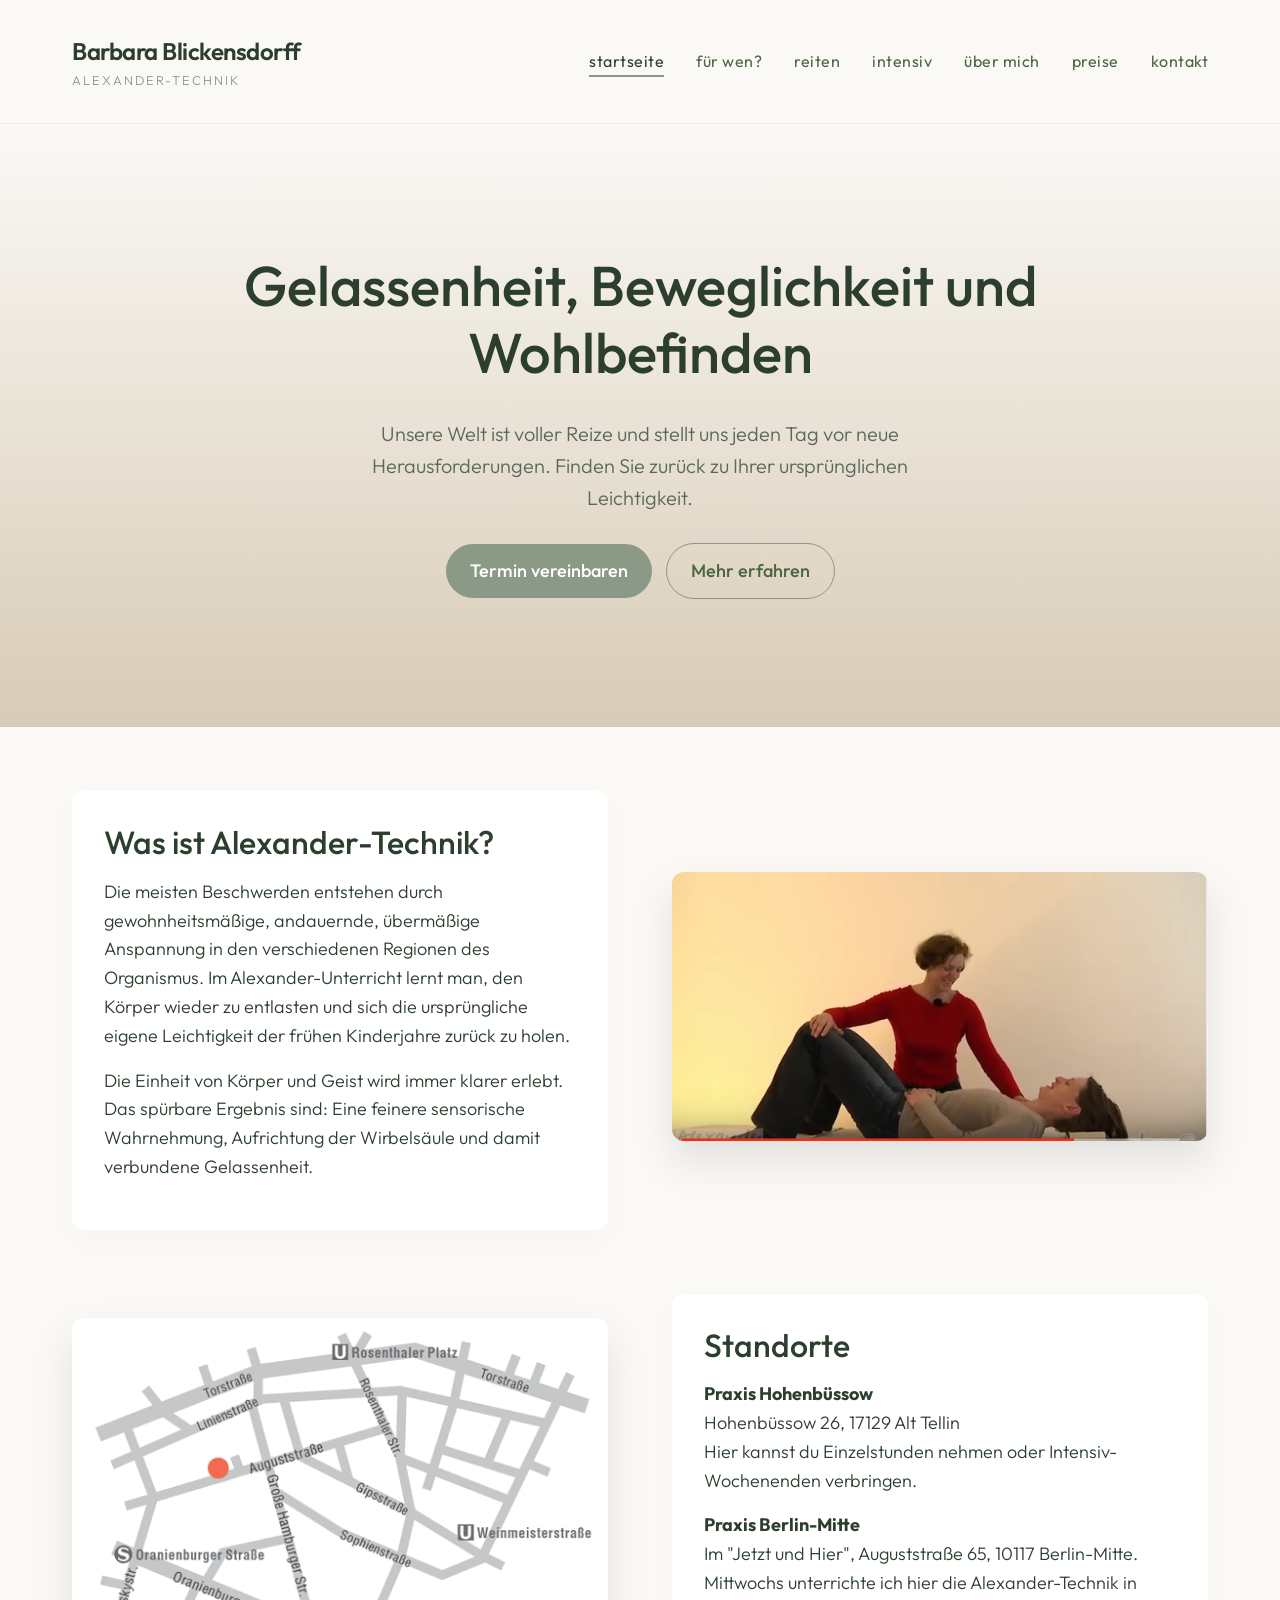
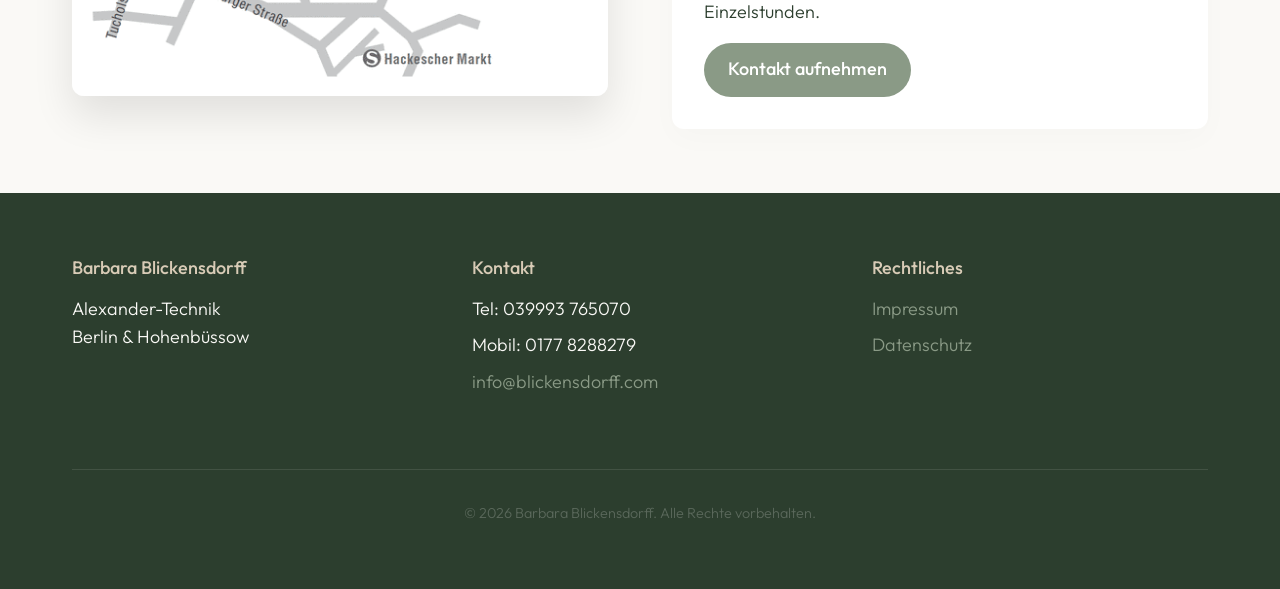
==== index.html @ df3a9c45 "Initial commit for modernized Alexander-Technik website" ====
<!DOCTYPE html>
<html lang="de">
<head>
    <meta charset="UTF-8">
    <meta name="viewport" content="width=device-width, initial-scale=1.0">
    <title>Barbara Blickensdorff - Alexander-Technik</title>
    <meta name="description" content="Alexander-Technik mit Barbara Blickensdorff in Berlin und Hohenbüssow. Gelassenheit, Beweglichkeit und Wohlbefinden.">
    <link rel="stylesheet" href="css/styles.css">
</head>
<body>
    <header>
        <div class="container header-inner">
            <a href="index.html" class="logo">
                Barbara Blickensdorff
                <span>Alexander-Technik</span>
            </a>
            <button class="menu-toggle" aria-label="Menü umschalten" aria-expanded="false">
                ☰
            </button>
            <nav>
                <ul>
                    <li><a href="index.html">Startseite</a></li>
                    <li><a href="fuer-wen.html">Für wen?</a></li>
                    <li><a href="reiten.html">Reiten</a></li>
                    <li><a href="intensiv.html">Intensiv</a></li>
                    <li><a href="ueber-mich.html">Über mich</a></li>
                    <li><a href="preise.html">Preise</a></li>
                    <li><a href="kontakt.html">Kontakt</a></li>
                </ul>
            </nav>
        </div>
    </header>

    <main>
        <section class="hero">
            <div class="container">
                <h1>Gelassenheit, Beweglichkeit und Wohlbefinden</h1>
                <p>Unsere Welt ist voller Reize und stellt uns jeden Tag vor neue Herausforderungen. Finden Sie zurück zu Ihrer ursprünglichen Leichtigkeit.</p>
                <br>
                <a href="kontakt.html" class="btn">Termin vereinbaren</a>
                <a href="fuer-wen.html" class="btn btn-outline" style="margin-left: 10px;">Mehr erfahren</a>
            </div>
        </section>

        <section class="container">
            <div class="grid-2">
                <div class="content-box">
                    <h2>Was ist Alexander-Technik?</h2>
                    <p>Die meisten Beschwerden entstehen durch gewohnheitsmäßige, andauernde, übermäßige Anspannung in den verschiedenen Regionen des Organismus. Im Alexander-Unterricht lernt man, den Körper wieder zu entlasten und sich die ursprüngliche eigene Leichtigkeit der frühen Kinderjahre zurück zu holen.</p>
                    <p>Die Einheit von Körper und Geist wird immer klarer erlebt. Das spürbare Ergebnis sind: Eine feinere sensorische Wahrnehmung, Aufrichtung der Wirbelsäule und damit verbundene Gelassenheit.</p>
                </div>
                <div>
                    <!-- Hier können wir später ein schönes Bild einfügen -->
                    <img src="assets/img/image25.png" alt="Gelassenheit und Wohlbefinden" style="border-radius: 12px; box-shadow: 0 20px 40px rgba(0,0,0,0.1);">
                </div>
            </div>
        </section>

        <section class="container" style="margin-top: var(--spacing-xl);">
            <div class="grid-2">
                <div>
                    <img src="assets/img/image26.png" alt="Alexander-Technik Praxis" style="border-radius: 12px; box-shadow: 0 20px 40px rgba(0,0,0,0.1);">
                </div>
                <div class="content-box">
                    <h2>Standorte</h2>
                    <p><strong>Praxis Hohenbüssow</strong><br>
                    Hohenbüssow 26, 17129 Alt Tellin<br>
                    Hier kannst du Einzelstunden nehmen oder Intensiv-Wochenenden verbringen.</p>
                    <p><strong>Praxis Berlin-Mitte</strong><br>
                    Im "Jetzt und Hier", Auguststraße 65, 10117 Berlin-Mitte.<br>
                    Mittwochs unterrichte ich hier die Alexander-Technik in Einzelstunden.</p>
                    <a href="kontakt.html" class="btn">Kontakt aufnehmen</a>
                </div>
            </div>
        </section>
    </main>

    <footer>
        <div class="container footer-grid">
            <div class="footer-col">
                <h4>Barbara Blickensdorff</h4>
                <p>Alexander-Technik<br>Berlin & Hohenbüssow</p>
            </div>
            <div class="footer-col">
                <h4>Kontakt</h4>
                <ul>
                    <li>Tel: 039993 765070</li>
                    <li>Mobil: 0177 8288279</li>
                    <li><a href="mailto:info@blickensdorff.com">info@blickensdorff.com</a></li>
                </ul>
            </div>
            <div class="footer-col">
                <h4>Rechtliches</h4>
                <ul>
                    <li><a href="kontakt.html#impressum">Impressum</a></li>
                    <li><a href="kontakt.html#datenschutz">Datenschutz</a></li>
                </ul>
            </div>
        </div>
        <div class="container">
            <div class="copyright">
                &copy; <script>document.write(new Date().getFullYear())</script> Barbara Blickensdorff. Alle Rechte vorbehalten.
            </div>
        </div>
    </footer>

    <script src="js/script.js"></script>
</body>
</html>
---- css/styles.css ----
@import url('https://fonts.googleapis.com/css2?family=Outfit:wght@300;400;500;600&display=swap');

:root {
  --color-bg: #faf9f6;
  --color-text: #2c3e2e;
  --color-text-light: #5a685b;
  --color-accent-sage: #8a9a86;
  --color-accent-sand: #d8cbb6;
  --color-link: #4a6741;
  --color-white: #ffffff;
  
  --font-main: 'Outfit', sans-serif;
  
  --spacing-sm: 0.5rem;
  --spacing-md: 1rem;
  --spacing-lg: 2rem;
  --spacing-xl: 4rem;
  --spacing-xxl: 8rem;

  --transition-fast: 0.2s ease;
  --transition-normal: 0.3s ease;
}

* {
  margin: 0;
  padding: 0;
  box-sizing: border-box;
}

body {
  font-family: var(--font-main);
  background-color: var(--color-bg);
  color: var(--color-text);
  line-height: 1.6;
  font-weight: 300;
  font-size: 1.125rem;
  -webkit-font-smoothing: antialiased;
}

h1, h2, h3, h4 {
  font-weight: 500;
  line-height: 1.2;
  margin-bottom: var(--spacing-md);
  color: var(--color-text);
}

h1 { font-size: 2.5rem; }
h2 { font-size: 2rem; }
h3 { font-size: 1.5rem; }

p {
  margin-bottom: var(--spacing-md);
}

a {
  color: var(--color-link);
  text-decoration: none;
  transition: color var(--transition-fast), border-bottom var(--transition-fast);
  border-bottom: 1px solid transparent;
}

a:hover {
  color: var(--color-text);
  border-bottom: 1px solid var(--color-text);
}

/* Layout */
.container {
  max-width: 1200px;
  margin: 0 auto;
  padding: 0 var(--spacing-lg);
}

header {
  padding: var(--spacing-lg) 0;
  border-bottom: 1px solid rgba(0,0,0,0.05);
  background: rgba(250, 249, 246, 0.9);
  backdrop-filter: blur(10px);
  position: sticky;
  top: 0;
  z-index: 100;
}

.header-inner {
  display: flex;
  justify-content: space-between;
  align-items: center;
}

.logo {
  font-size: 1.5rem;
  font-weight: 600;
  letter-spacing: -0.5px;
  color: var(--color-text);
  border: none;
  display: flex;
  flex-direction: column;
}

.logo:hover {
  border: none;
  color: var(--color-link);
}

.logo span {
  font-size: 0.8rem;
  font-weight: 300;
  letter-spacing: 2px;
  text-transform: uppercase;
  color: var(--color-accent-sage);
}

nav ul {
  list-style: none;
  display: flex;
  gap: var(--spacing-lg);
}

nav a {
  font-weight: 400;
  font-size: 1rem;
  padding-bottom: 4px;
  border-bottom: 2px solid transparent;
  text-transform: lowercase;
  letter-spacing: 0.5px;
}

nav a:hover, nav a.active {
  border-bottom: 2px solid var(--color-accent-sage);
  color: var(--color-text);
}

/* Hero Section */
.hero {
  padding: var(--spacing-xxl) 0;
  text-align: center;
  background: linear-gradient(to bottom, var(--color-bg), var(--color-accent-sand));
  margin-bottom: var(--spacing-xl);
}

.hero h1 {
  font-size: 3.5rem;
  max-width: 800px;
  margin: 0 auto var(--spacing-lg) auto;
}

.hero p {
  font-size: 1.25rem;
  max-width: 600px;
  margin: 0 auto;
  color: var(--color-text-light);
}

/* Buttons */
.btn {
  display: inline-block;
  background-color: var(--color-accent-sage);
  color: var(--color-white);
  padding: 0.8rem 1.5rem;
  border-radius: 30px;
  font-weight: 500;
  border: none;
  cursor: pointer;
  transition: transform var(--transition-fast), background-color var(--transition-fast), box-shadow var(--transition-fast);
}

.btn:hover {
  background-color: var(--color-link);
  color: var(--color-white);
  transform: translateY(-2px);
  box-shadow: 0 4px 10px rgba(74, 103, 65, 0.2);
}

.btn-outline {
  background-color: transparent;
  color: var(--color-link);
  border: 1px solid var(--color-accent-sage);
}

.btn-outline:hover {
  background-color: var(--color-accent-sage);
  color: var(--color-white);
}

/* Content Sections */
section {
  padding: var(--spacing-xl) 0;
}

.grid-2 {
  display: grid;
  grid-template-columns: 1fr 1fr;
  gap: var(--spacing-xl);
  align-items: center;
}

.content-box {
  background-color: var(--color-white);
  padding: var(--spacing-lg);
  border-radius: 12px;
  box-shadow: 0 10px 30px rgba(0,0,0,0.02);
  transition: transform var(--transition-normal);
}

.content-box:hover {
  transform: translateY(-5px);
}

/* Footer */
footer {
  background-color: var(--color-text);
  color: var(--color-bg);
  padding: var(--spacing-xl) 0;
  margin-top: var(--spacing-xl);
}

footer a {
  color: var(--color-accent-sage);
}

footer a:hover {
  color: var(--color-accent-sand);
}

.footer-grid {
  display: grid;
  grid-template-columns: repeat(auto-fit, minmax(250px, 1fr));
  gap: var(--spacing-xl);
}

.footer-col h4 {
  color: var(--color-accent-sand);
  margin-bottom: var(--spacing-md);
}

.footer-col ul {
  list-style: none;
}

.footer-col ul li {
  margin-bottom: var(--spacing-sm);
}

.copyright {
  margin-top: var(--spacing-xl);
  text-align: center;
  font-size: 0.9rem;
  color: var(--color-text-light);
  border-top: 1px solid rgba(255,255,255,0.1);
  padding-top: var(--spacing-lg);
}

/* Images */
img {
  max-width: 100%;
  height: auto;
  border-radius: 8px;
  box-shadow: 0 10px 30px rgba(0,0,0,0.05);
}

/* Mobile Menu Button */
.menu-toggle {
  display: none;
  background: none;
  border: none;
  font-size: 1.5rem;
  color: var(--color-text);
  cursor: pointer;
}

/* Responsive */
@media (max-width: 768px) {
  .menu-toggle {
    display: block;
  }
  
  nav ul {
    display: none; /* Hide by default on mobile, js will toggle class */
    flex-direction: column;
    position: absolute;
    top: 100%;
    left: 0;
    width: 100%;
    background: var(--color-bg);
    padding: var(--spacing-lg);
    box-shadow: 0 10px 20px rgba(0,0,0,0.05);
  }
  
  nav ul.show {
    display: flex;
  }
  
  .grid-2 {
    grid-template-columns: 1fr;
  }
  
  .hero h1 {
    font-size: 2.5rem;
  }
}
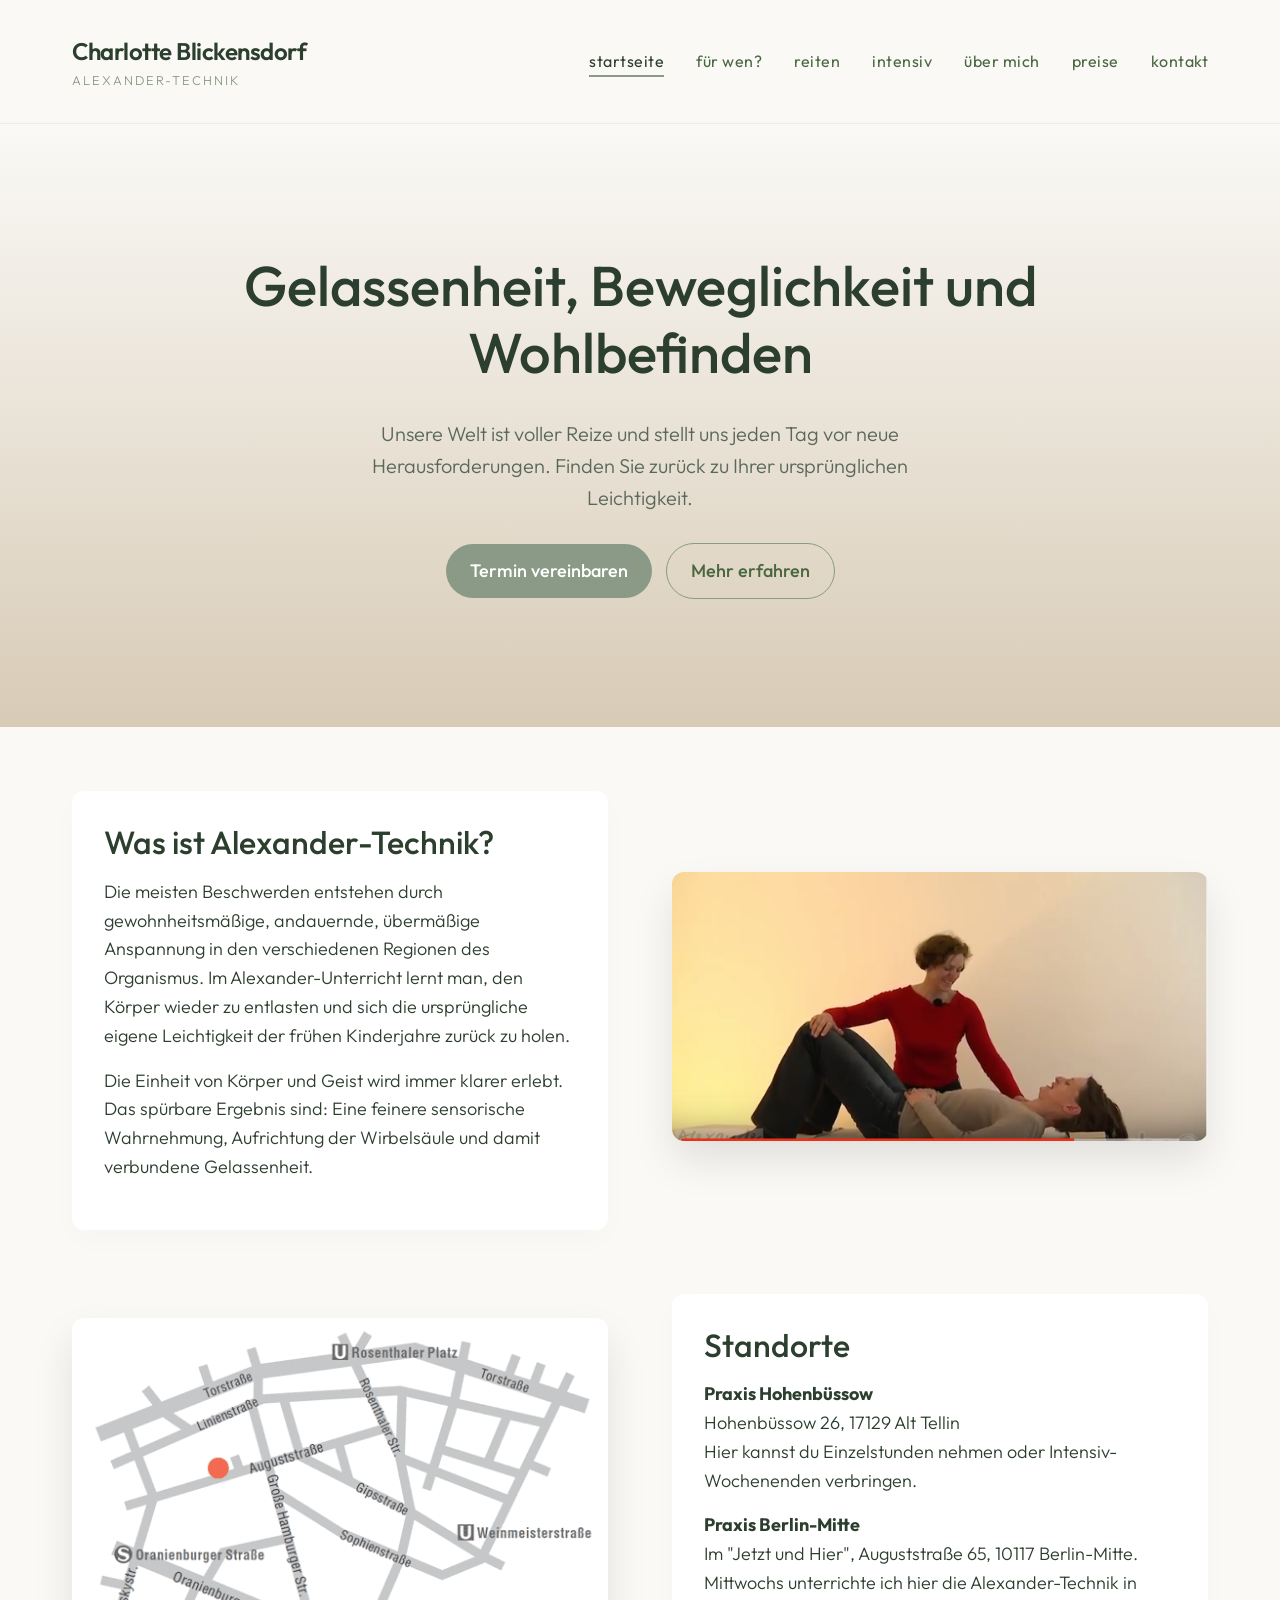
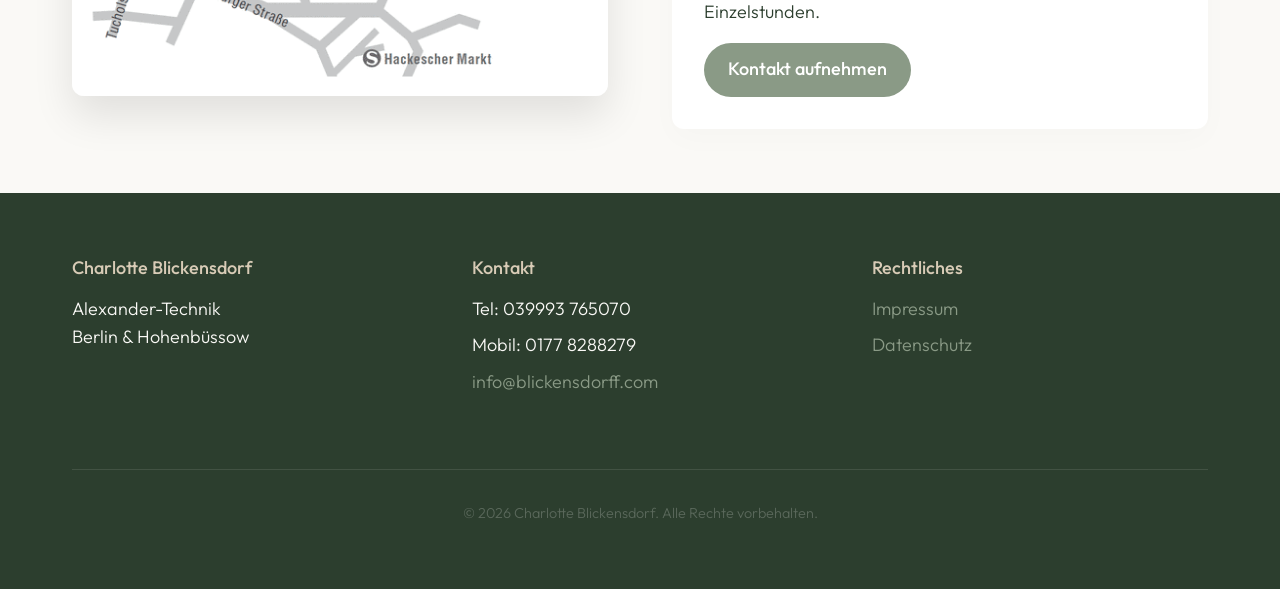
==== commit 1c5e84a5: "Rename Barbara to Charlotte" ====
--- a/index.html
+++ b/index.html
@@ -3,15 +3,15 @@
 <head>
     <meta charset="UTF-8">
     <meta name="viewport" content="width=device-width, initial-scale=1.0">
-    <title>Barbara Blickensdorff - Alexander-Technik</title>
-    <meta name="description" content="Alexander-Technik mit Barbara Blickensdorff in Berlin und Hohenbüssow. Gelassenheit, Beweglichkeit und Wohlbefinden.">
+    <title>Charlotte Blickensdorf - Alexander-Technik</title>
+    <meta name="description" content="Alexander-Technik mit Charlotte Blickensdorf in Berlin und Hohenbüssow. Gelassenheit, Beweglichkeit und Wohlbefinden.">
     <link rel="stylesheet" href="css/styles.css">
 </head>
 <body>
     <header>
         <div class="container header-inner">
             <a href="index.html" class="logo">
-                Barbara Blickensdorff
+                Charlotte Blickensdorf
                 <span>Alexander-Technik</span>
             </a>
             <button class="menu-toggle" aria-label="Menü umschalten" aria-expanded="false">
@@ -78,7 +78,7 @@
     <footer>
         <div class="container footer-grid">
             <div class="footer-col">
-                <h4>Barbara Blickensdorff</h4>
+                <h4>Charlotte Blickensdorf</h4>
                 <p>Alexander-Technik<br>Berlin & Hohenbüssow</p>
             </div>
             <div class="footer-col">
@@ -99,7 +99,7 @@
         </div>
         <div class="container">
             <div class="copyright">
-                &copy; <script>document.write(new Date().getFullYear())</script> Barbara Blickensdorff. Alle Rechte vorbehalten.
+                &copy; <script>document.write(new Date().getFullYear())</script> Charlotte Blickensdorf. Alle Rechte vorbehalten.
             </div>
         </div>
     </footer>
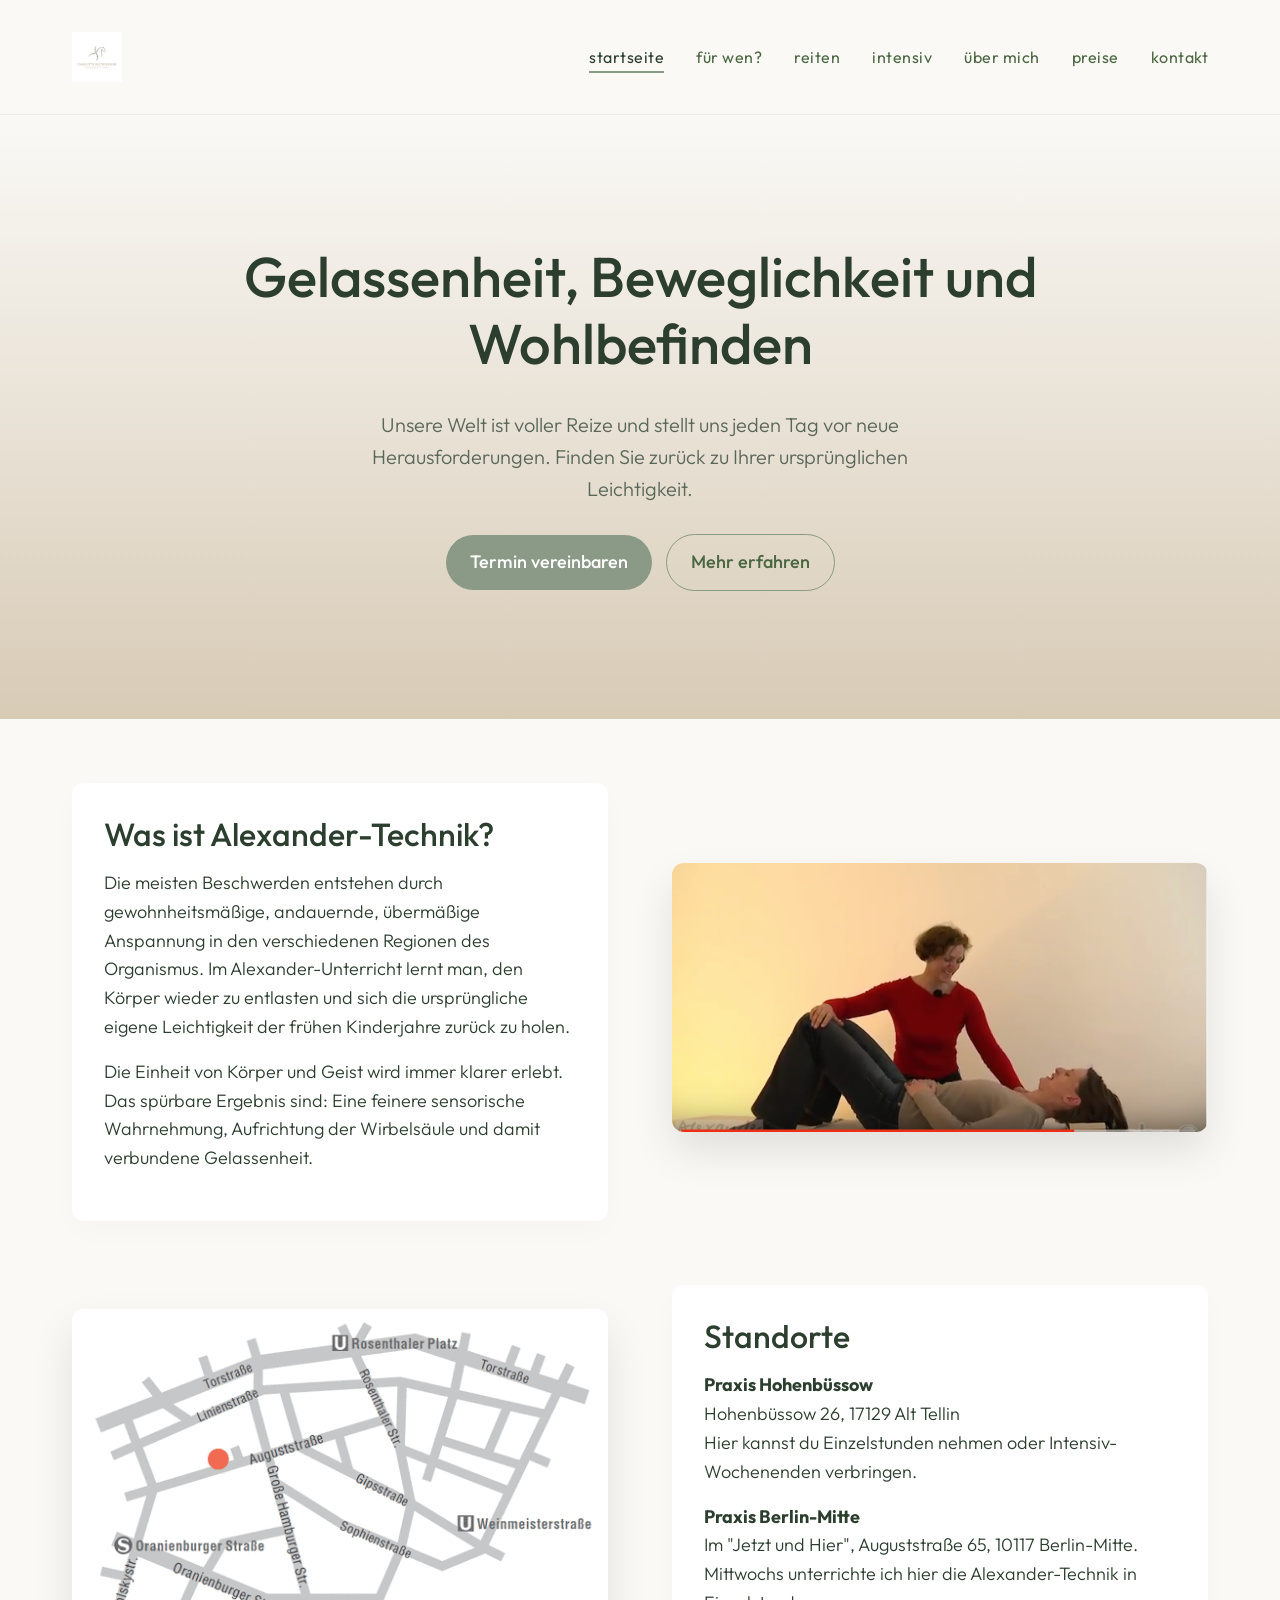
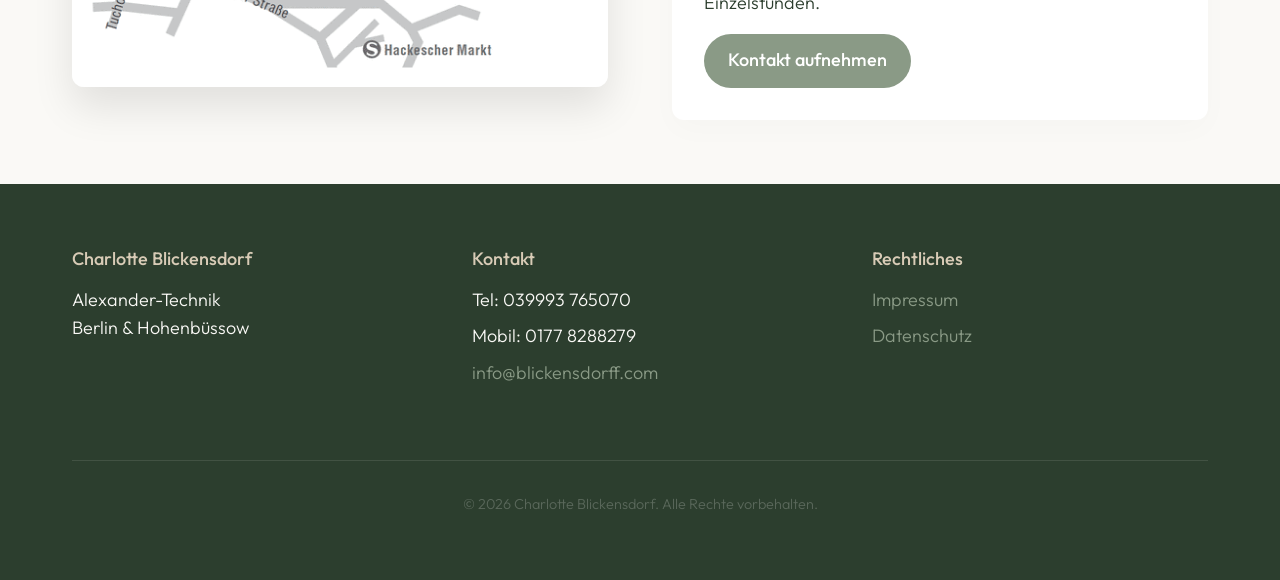
==== commit f6fda694: "Change text logo to generated image logo" ====
--- a/index.html
+++ b/index.html
@@ -10,9 +10,8 @@
 <body>
     <header>
         <div class="container header-inner">
-            <a href="index.html" class="logo">
-                Charlotte Blickensdorf
-                <span>Alexander-Technik</span>
+            <a href="index.html" class="logo-link">
+                <img src="assets/img/logo.png" alt="Charlotte Blickensdorf - Alexander-Technik Logo" class="logo-img">
             </a>
             <button class="menu-toggle" aria-label="Menü umschalten" aria-expanded="false">
                 ☰
--- a/css/styles.css
+++ b/css/styles.css
@@ -87,27 +87,26 @@
   align-items: center;
 }
 
-.logo {
-  font-size: 1.5rem;
-  font-weight: 600;
-  letter-spacing: -0.5px;
-  color: var(--color-text);
-  border: none;
+.logo-link {
   display: flex;
-  flex-direction: column;
-}
-
-.logo:hover {
-  border: none;
-  color: var(--color-link);
-}
-
-.logo span {
-  font-size: 0.8rem;
-  font-weight: 300;
-  letter-spacing: 2px;
-  text-transform: uppercase;
-  color: var(--color-accent-sage);
+  align-items: center;
+  border: none;
+}
+
+.logo-link:hover {
+  border: none;
+}
+
+.logo-img {
+  max-height: 50px;
+  width: auto;
+  box-shadow: none;
+  border-radius: 0;
+  transition: transform var(--transition-fast);
+}
+
+.logo-img:hover {
+  transform: scale(1.05);
 }
 
 nav ul {
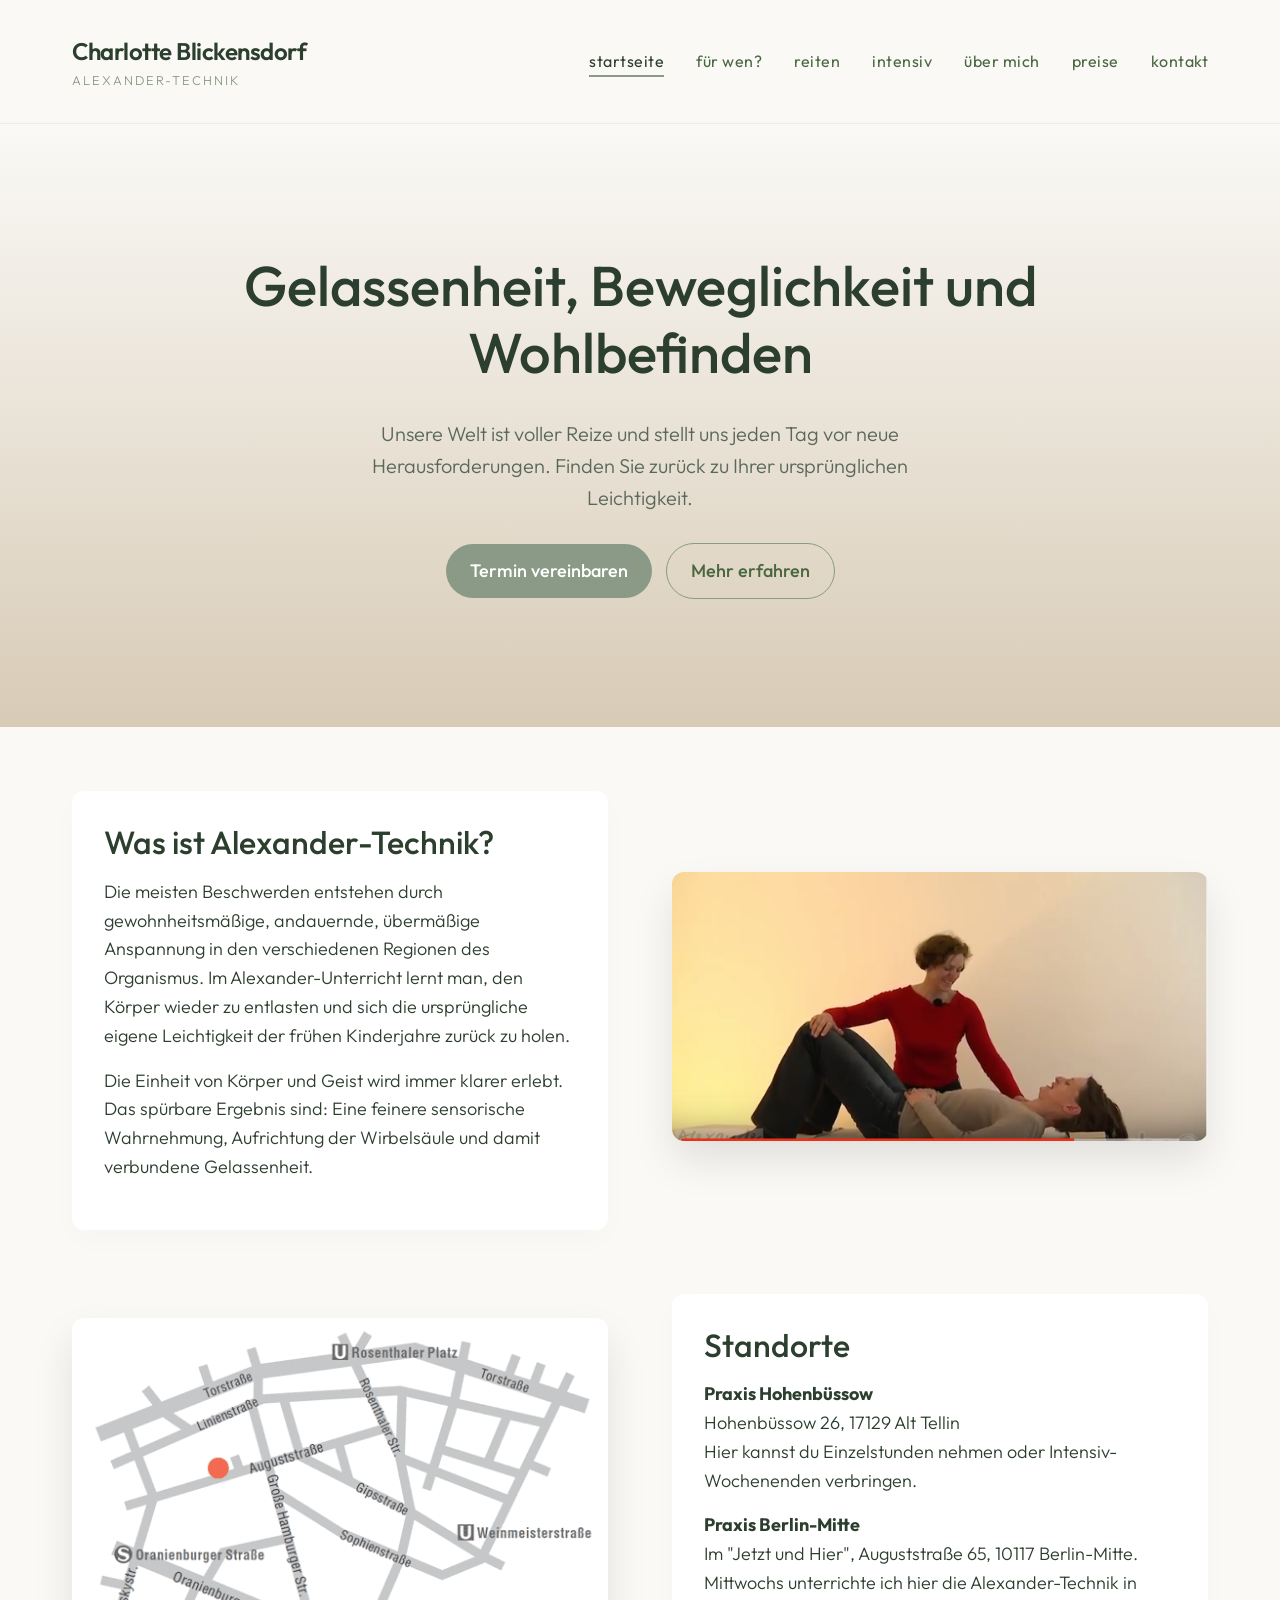
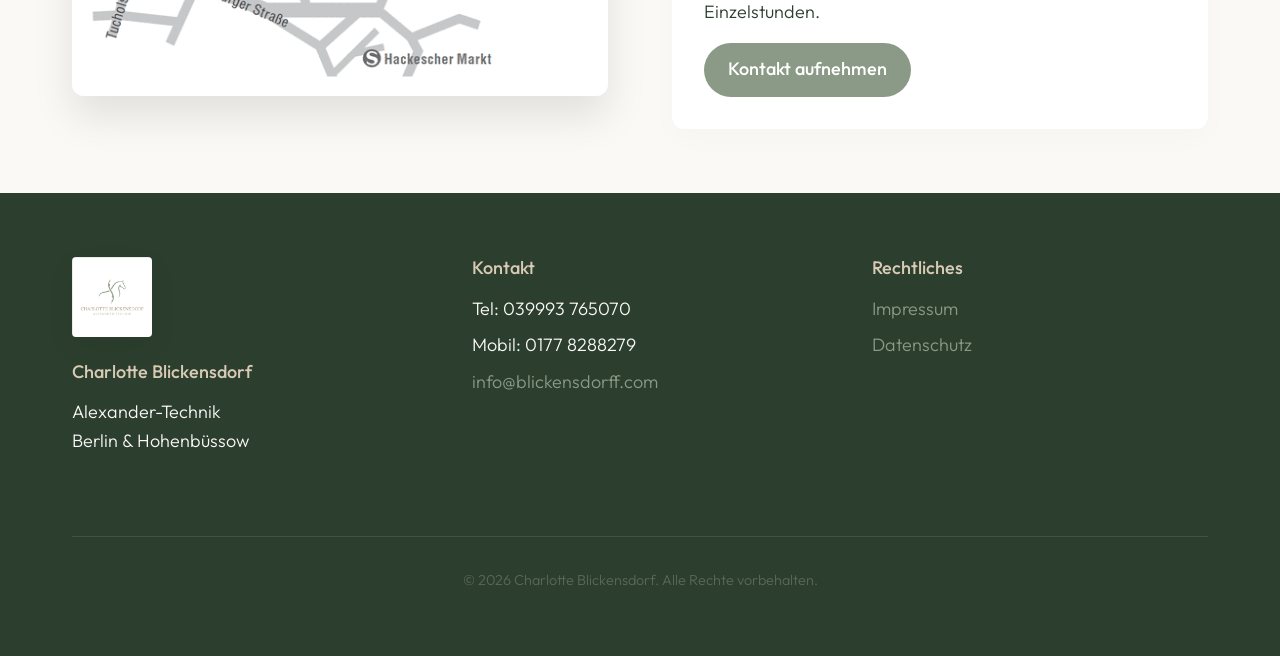
==== commit 30ff5226: "Move image logo to footer and restore typographic logo in header" ====
--- a/index.html
+++ b/index.html
@@ -10,8 +10,9 @@
 <body>
     <header>
         <div class="container header-inner">
-            <a href="index.html" class="logo-link">
-                <img src="assets/img/logo.png" alt="Charlotte Blickensdorf - Alexander-Technik Logo" class="logo-img">
+            <a href="index.html" class="logo">
+                Charlotte Blickensdorf
+                <span>Alexander-Technik</span>
             </a>
             <button class="menu-toggle" aria-label="Menü umschalten" aria-expanded="false">
                 ☰
@@ -77,6 +78,7 @@
     <footer>
         <div class="container footer-grid">
             <div class="footer-col">
+                <img src="assets/img/logo.png" alt="Charlotte Blickensdorf Logo" style="width: 80px; height: 80px; margin-bottom: 15px; border-radius: 4px;">
                 <h4>Charlotte Blickensdorf</h4>
                 <p>Alexander-Technik<br>Berlin & Hohenbüssow</p>
             </div>
--- a/css/styles.css
+++ b/css/styles.css
@@ -87,26 +87,27 @@
   align-items: center;
 }
 
-.logo-link {
+.logo {
+  font-size: 1.5rem;
+  font-weight: 600;
+  letter-spacing: -0.5px;
+  color: var(--color-text);
+  border: none;
   display: flex;
-  align-items: center;
+  flex-direction: column;
+}
+
+.logo:hover {
   border: none;
-}
-
-.logo-link:hover {
-  border: none;
-}
-
-.logo-img {
-  max-height: 50px;
-  width: auto;
-  box-shadow: none;
-  border-radius: 0;
-  transition: transform var(--transition-fast);
-}
-
-.logo-img:hover {
-  transform: scale(1.05);
+  color: var(--color-link);
+}
+
+.logo span {
+  font-size: 0.8rem;
+  font-weight: 300;
+  letter-spacing: 2px;
+  text-transform: uppercase;
+  color: var(--color-accent-sage);
 }
 
 nav ul {
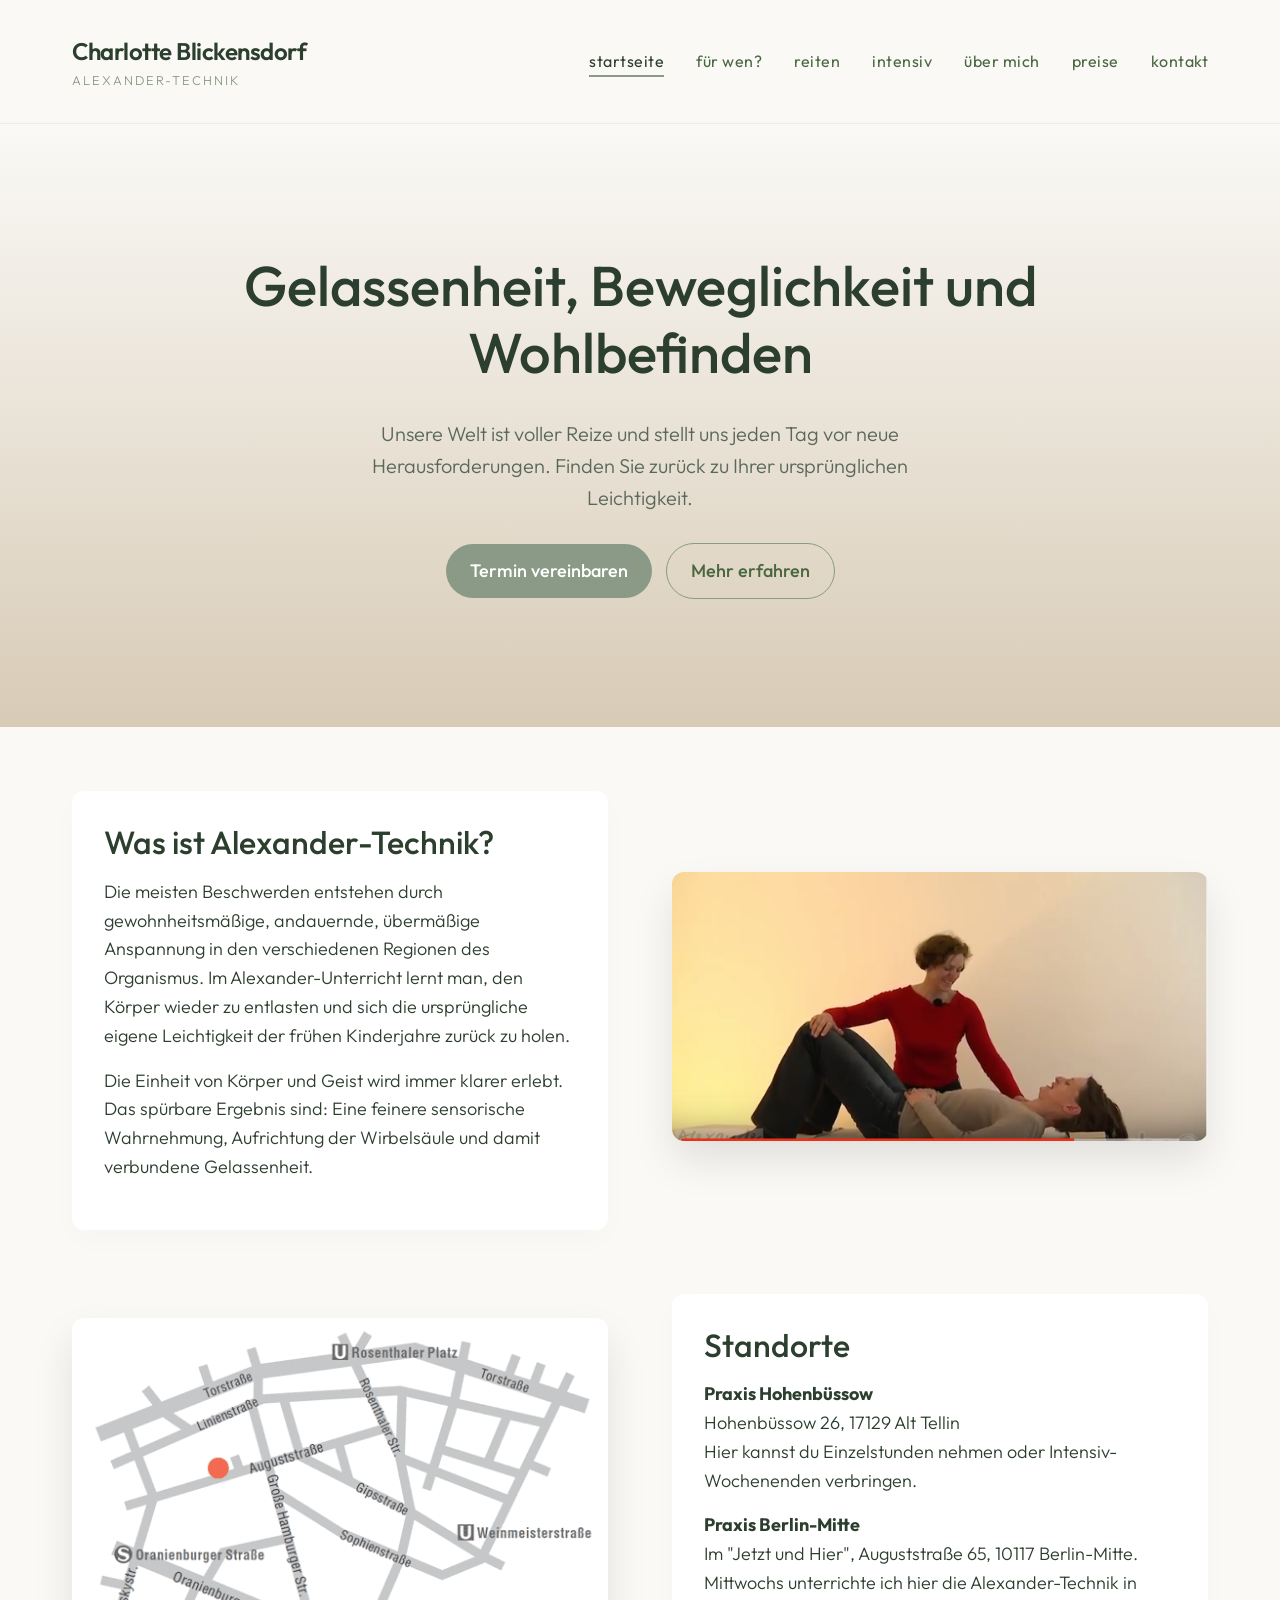
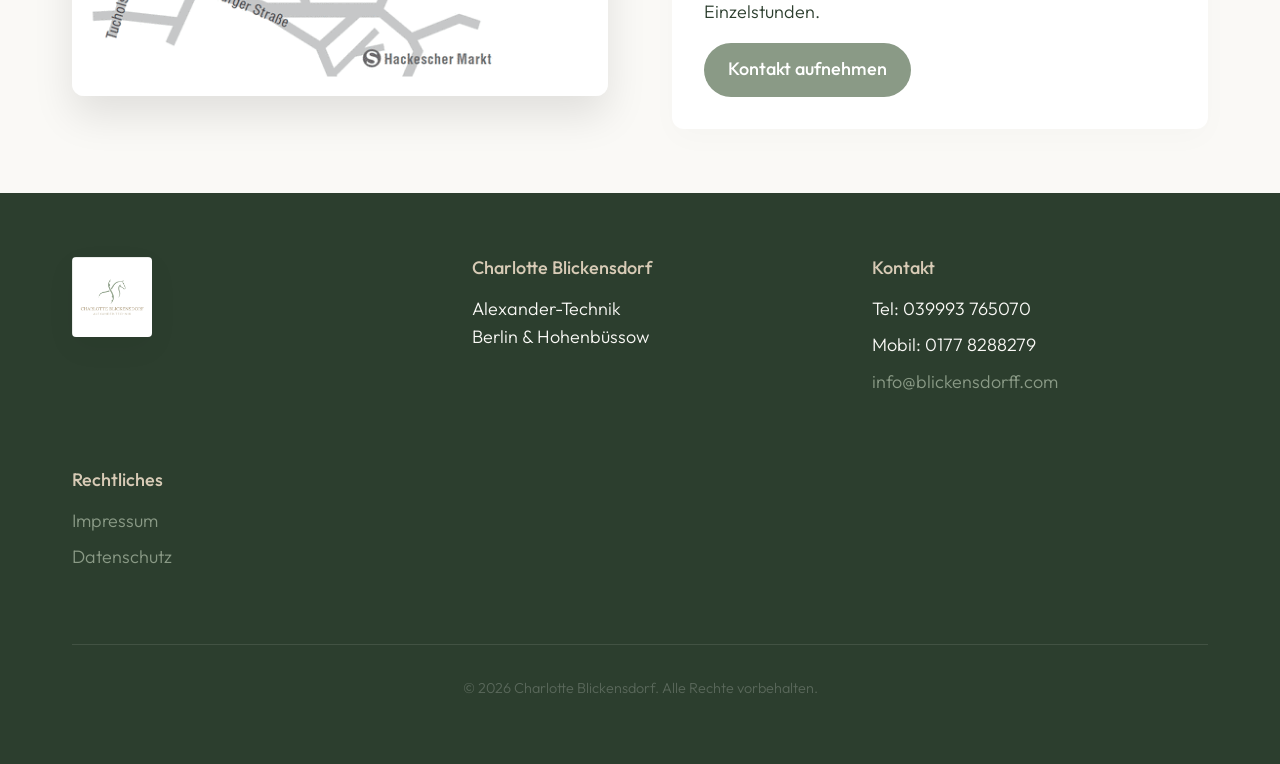
==== commit 6b5a52fb: "Update footer to 4 columns" ====
--- a/index.html
+++ b/index.html
@@ -79,6 +79,8 @@
         <div class="container footer-grid">
             <div class="footer-col">
                 <img src="assets/img/logo.png" alt="Charlotte Blickensdorf Logo" style="width: 80px; height: 80px; margin-bottom: 15px; border-radius: 4px;">
+            </div>
+            <div class="footer-col">
                 <h4>Charlotte Blickensdorf</h4>
                 <p>Alexander-Technik<br>Berlin & Hohenbüssow</p>
             </div>
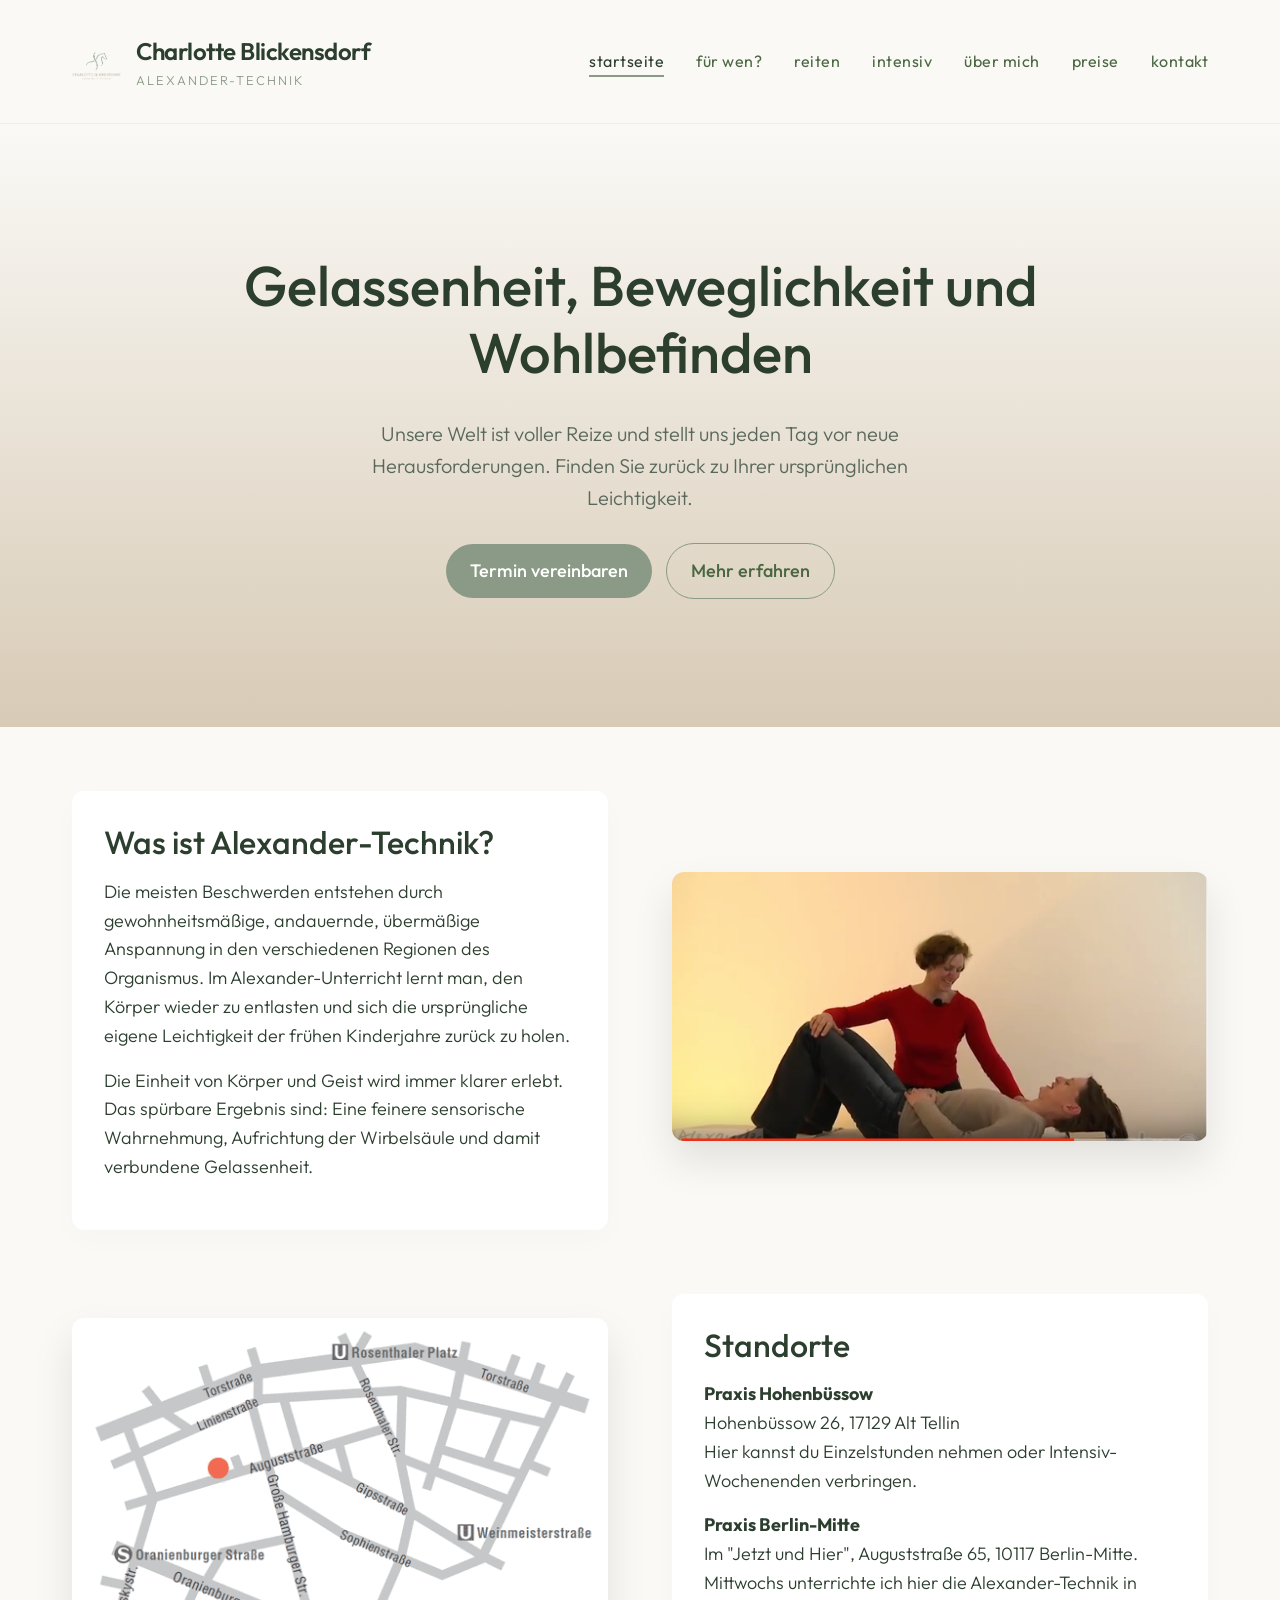
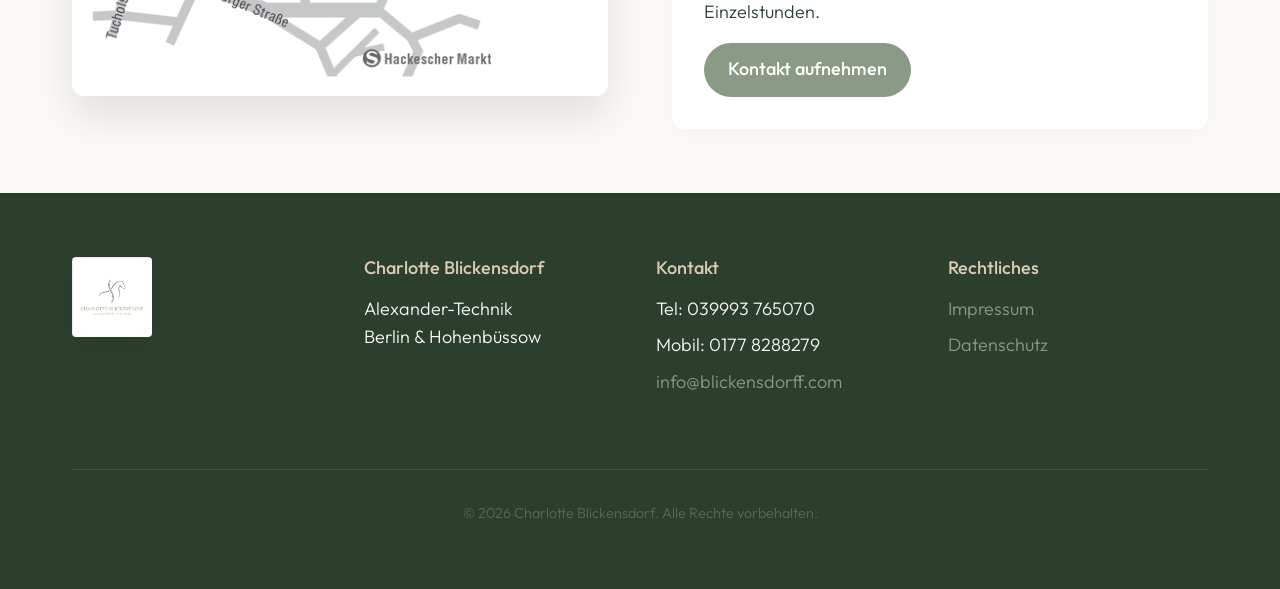
==== commit fe830a92: "Extract logo graphic and insert as icon before typographic header" ====
--- a/index.html
+++ b/index.html
@@ -10,9 +10,12 @@
 <body>
     <header>
         <div class="container header-inner">
-            <a href="index.html" class="logo">
-                Charlotte Blickensdorf
-                <span>Alexander-Technik</span>
+            <a href="index.html" class="logo-wrapper">
+                <img src="assets/img/logo_icon.png" alt="Icon" class="logo-icon">
+                <div class="logo">
+                    Charlotte Blickensdorf
+                    <span>Alexander-Technik</span>
+                </div>
             </a>
             <button class="menu-toggle" aria-label="Menü umschalten" aria-expanded="false">
                 ☰
--- a/css/styles.css
+++ b/css/styles.css
@@ -87,19 +87,42 @@
   align-items: center;
 }
 
+.logo-wrapper {
+  display: flex;
+  align-items: center;
+  gap: 15px;
+  text-decoration: none;
+  border: none;
+}
+
+.logo-wrapper:hover {
+  border: none;
+}
+
+.logo-icon {
+  height: 40px;
+  width: auto;
+  box-shadow: none;
+  border-radius: 0;
+  transition: transform var(--transition-fast);
+}
+
+.logo-wrapper:hover .logo-icon {
+  transform: scale(1.05);
+}
+
+.logo-wrapper:hover .logo {
+  color: var(--color-link);
+}
+
 .logo {
   font-size: 1.5rem;
   font-weight: 600;
   letter-spacing: -0.5px;
   color: var(--color-text);
-  border: none;
   display: flex;
   flex-direction: column;
-}
-
-.logo:hover {
-  border: none;
-  color: var(--color-link);
+  transition: color var(--transition-fast);
 }
 
 .logo span {
@@ -224,8 +247,8 @@
 
 .footer-grid {
   display: grid;
-  grid-template-columns: repeat(auto-fit, minmax(250px, 1fr));
-  gap: var(--spacing-xl);
+  grid-template-columns: repeat(auto-fit, minmax(180px, 1fr));
+  gap: var(--spacing-lg);
 }
 
 .footer-col h4 {
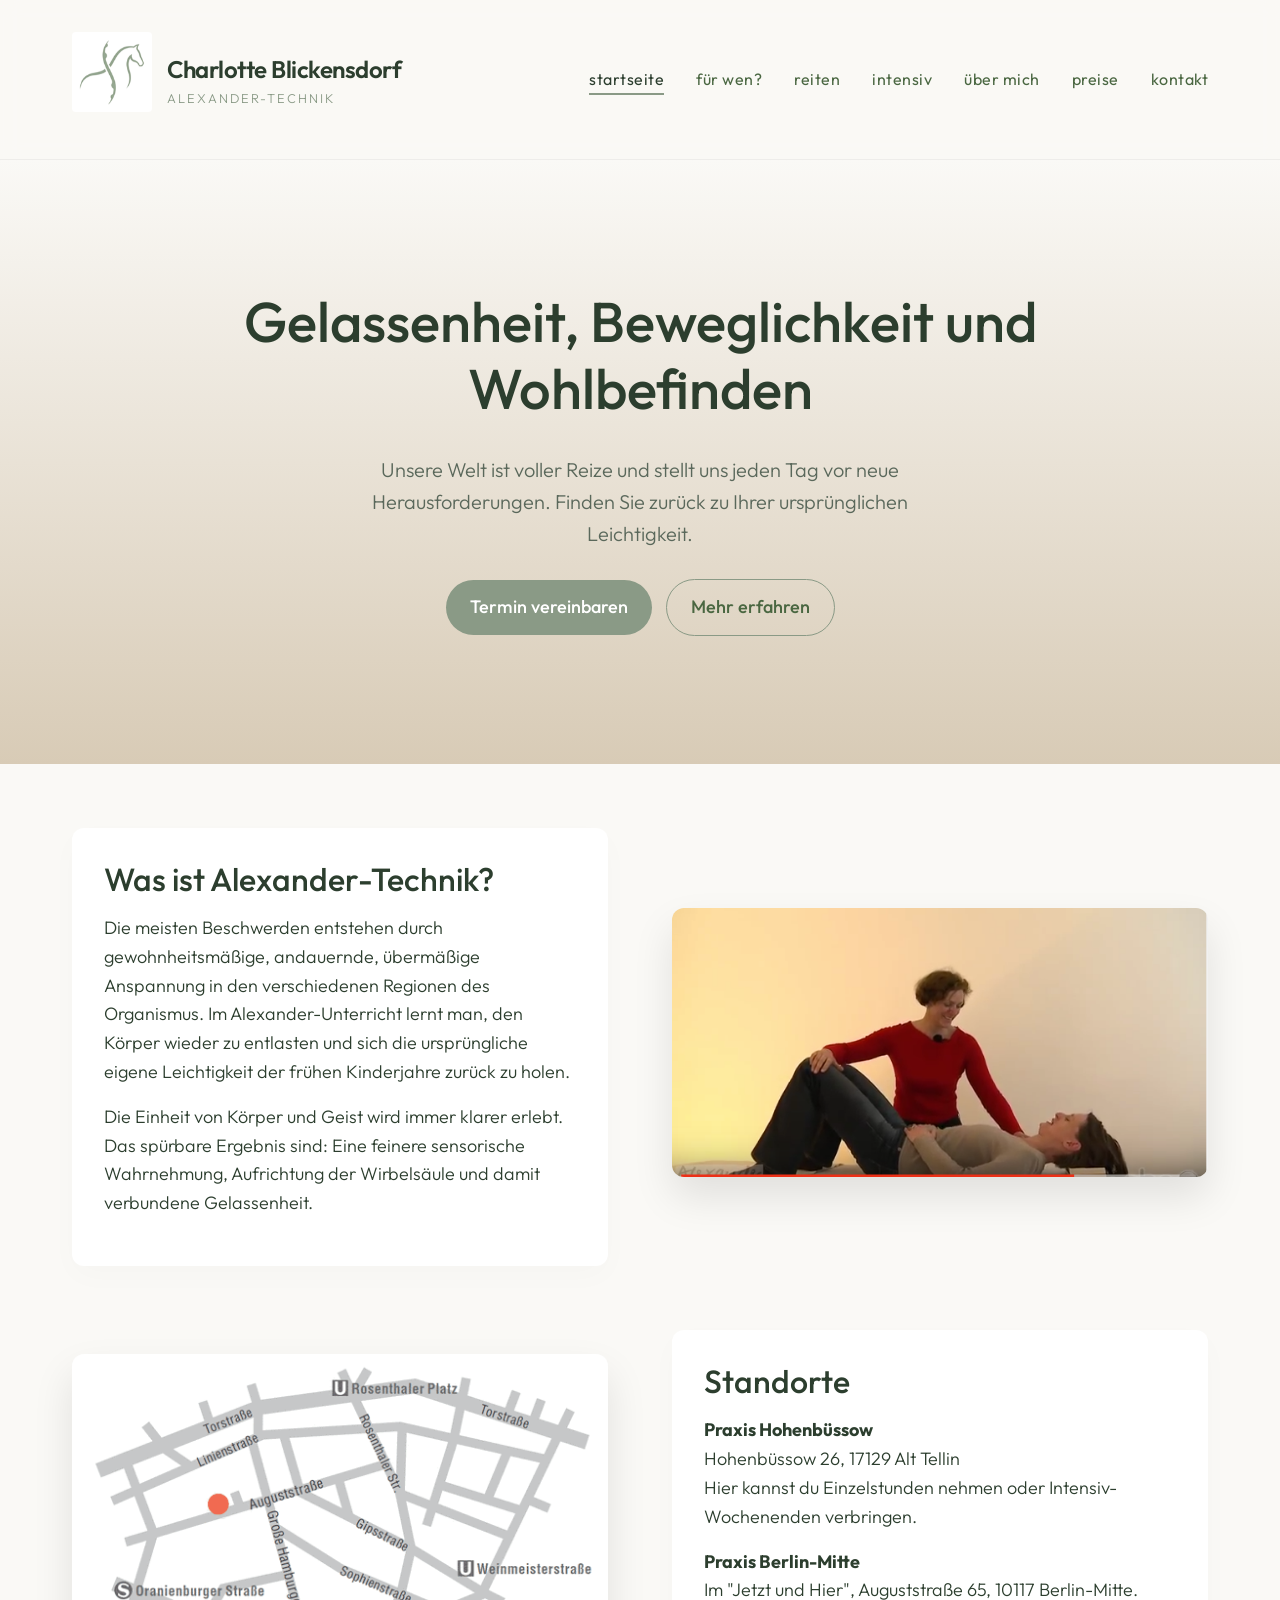
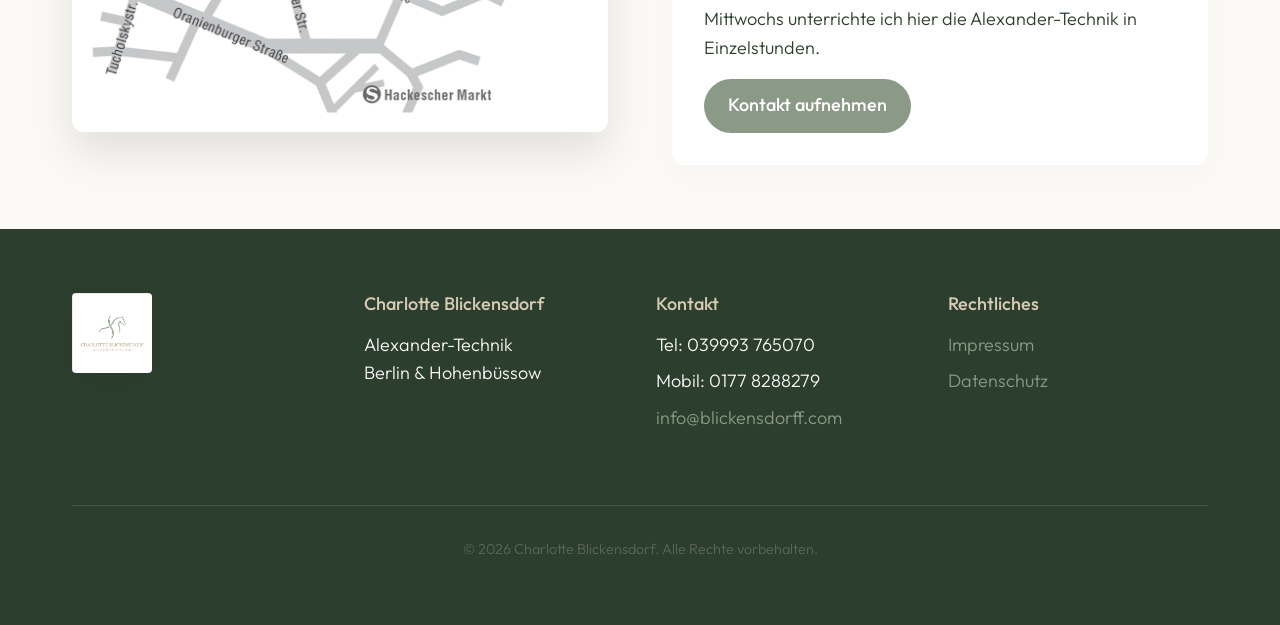
==== commit 25b3e6c1: "Fix Logo-Klein" ====
--- a/index.html
+++ b/index.html
@@ -11,7 +11,7 @@
     <header>
         <div class="container header-inner">
             <a href="index.html" class="logo-wrapper">
-                <img src="assets/img/logo_icon.png" alt="Icon" class="logo-icon">
+                <img src="assets/img/logo_klein.png" alt="Icon" class="logo-icon" style="width: 80px; height: 80px; margin-bottom: 15px; border-radius: 4px;">
                 <div class="logo">
                     Charlotte Blickensdorf
                     <span>Alexander-Technik</span>
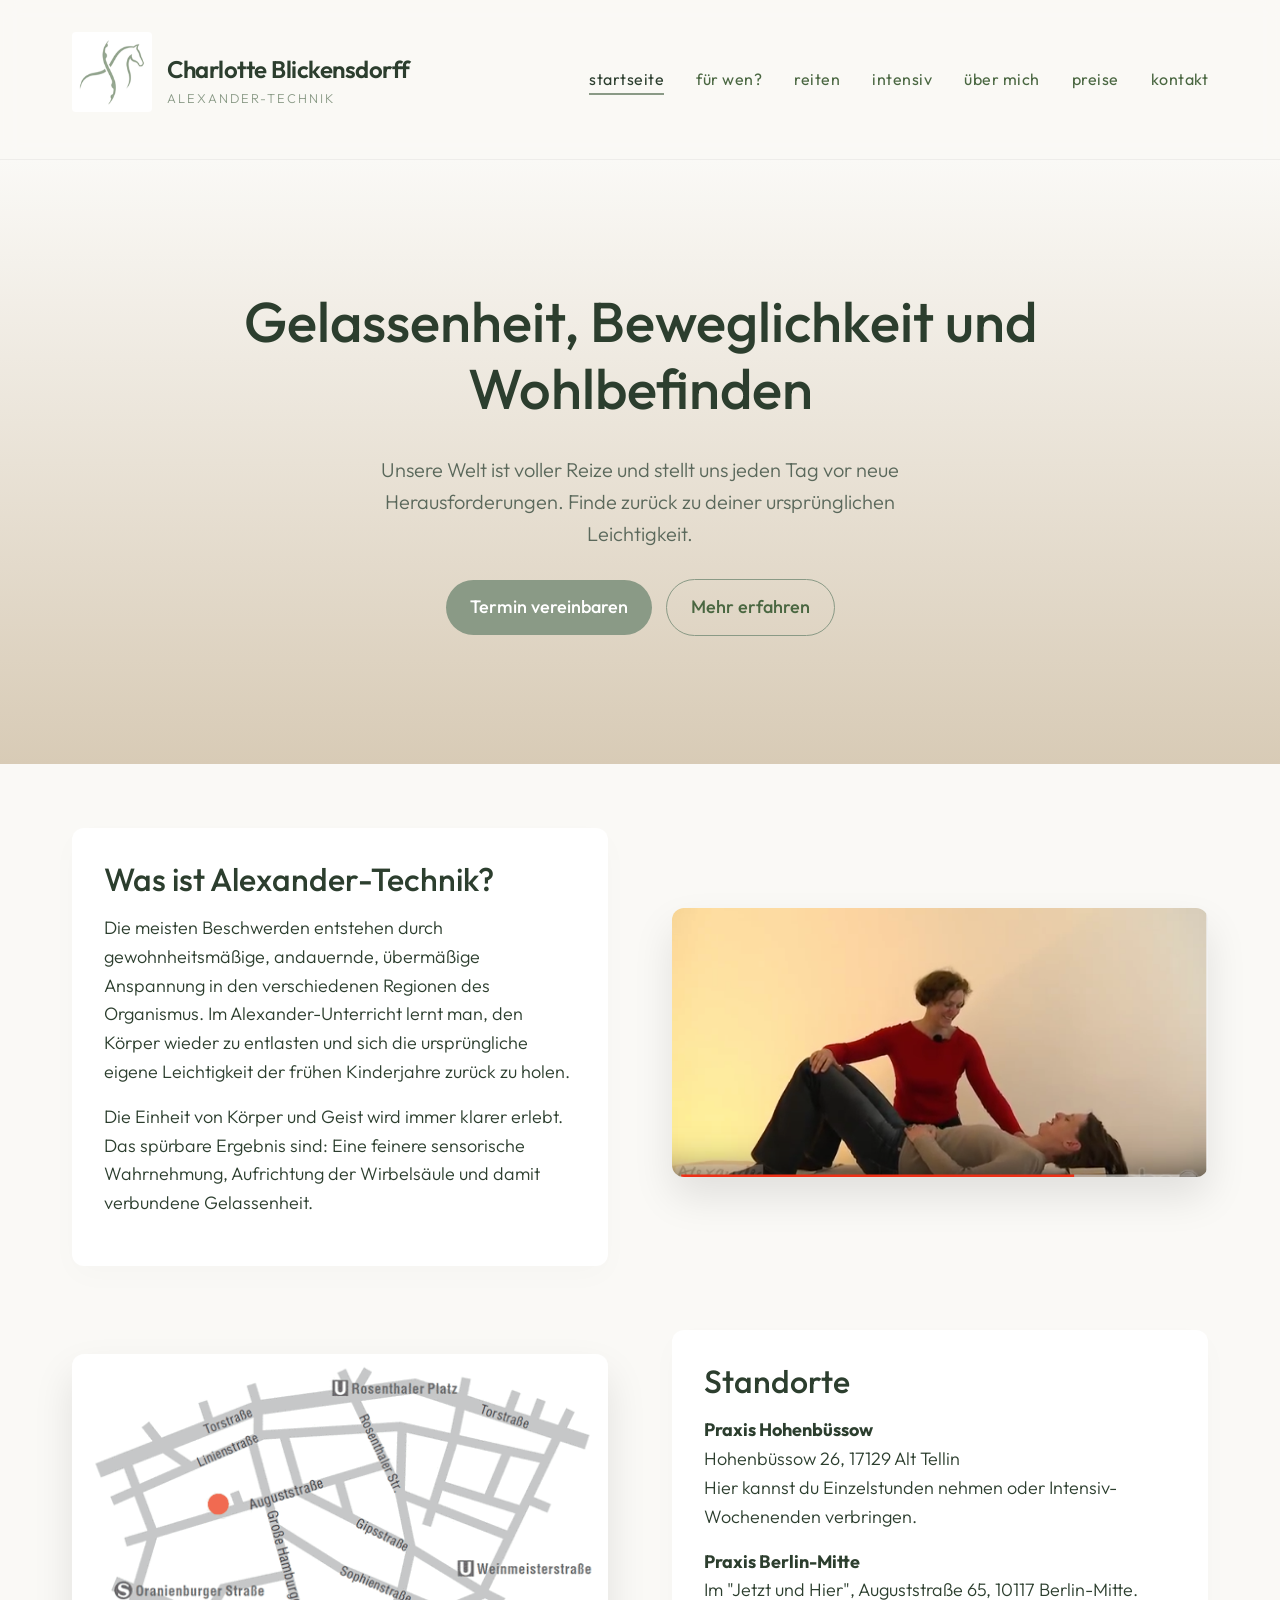
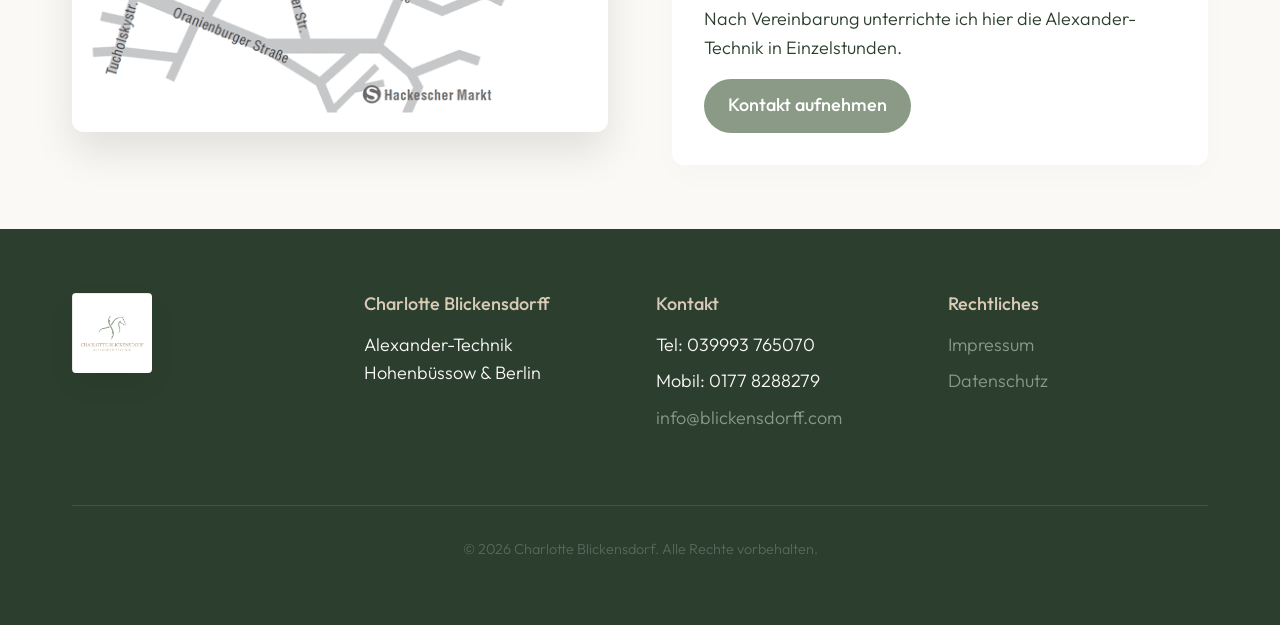
==== commit 805dbda5: "Update index.html" ====
--- a/index.html
+++ b/index.html
@@ -3,8 +3,8 @@
 <head>
     <meta charset="UTF-8">
     <meta name="viewport" content="width=device-width, initial-scale=1.0">
-    <title>Charlotte Blickensdorf - Alexander-Technik</title>
-    <meta name="description" content="Alexander-Technik mit Charlotte Blickensdorf in Berlin und Hohenbüssow. Gelassenheit, Beweglichkeit und Wohlbefinden.">
+    <title>Charlotte Blickensdorff - Alexander-Technik</title>
+    <meta name="description" content="Alexander-Technik mit Charlotte Blickensdorff in Hohenbüssow und Berlin. Gelassenheit, Beweglichkeit und Wohlbefinden.">
     <link rel="stylesheet" href="css/styles.css">
 </head>
 <body>
@@ -13,7 +13,7 @@
             <a href="index.html" class="logo-wrapper">
                 <img src="assets/img/logo_klein.png" alt="Icon" class="logo-icon" style="width: 80px; height: 80px; margin-bottom: 15px; border-radius: 4px;">
                 <div class="logo">
-                    Charlotte Blickensdorf
+                    Charlotte Blickensdorff
                     <span>Alexander-Technik</span>
                 </div>
             </a>
@@ -38,7 +38,7 @@
         <section class="hero">
             <div class="container">
                 <h1>Gelassenheit, Beweglichkeit und Wohlbefinden</h1>
-                <p>Unsere Welt ist voller Reize und stellt uns jeden Tag vor neue Herausforderungen. Finden Sie zurück zu Ihrer ursprünglichen Leichtigkeit.</p>
+                <p>Unsere Welt ist voller Reize und stellt uns jeden Tag vor neue Herausforderungen. Finde zurück zu deiner ursprünglichen Leichtigkeit.</p>
                 <br>
                 <a href="kontakt.html" class="btn">Termin vereinbaren</a>
                 <a href="fuer-wen.html" class="btn btn-outline" style="margin-left: 10px;">Mehr erfahren</a>
@@ -71,7 +71,7 @@
                     Hier kannst du Einzelstunden nehmen oder Intensiv-Wochenenden verbringen.</p>
                     <p><strong>Praxis Berlin-Mitte</strong><br>
                     Im "Jetzt und Hier", Auguststraße 65, 10117 Berlin-Mitte.<br>
-                    Mittwochs unterrichte ich hier die Alexander-Technik in Einzelstunden.</p>
+                    Nach Vereinbarung unterrichte ich hier die Alexander-Technik in Einzelstunden.</p>
                     <a href="kontakt.html" class="btn">Kontakt aufnehmen</a>
                 </div>
             </div>
@@ -81,11 +81,11 @@
     <footer>
         <div class="container footer-grid">
             <div class="footer-col">
-                <img src="assets/img/logo.png" alt="Charlotte Blickensdorf Logo" style="width: 80px; height: 80px; margin-bottom: 15px; border-radius: 4px;">
+                <img src="assets/img/logo.png" alt="Charlotte Blickensdorff Logo" style="width: 80px; height: 80px; margin-bottom: 15px; border-radius: 4px;">
             </div>
             <div class="footer-col">
-                <h4>Charlotte Blickensdorf</h4>
-                <p>Alexander-Technik<br>Berlin & Hohenbüssow</p>
+                <h4>Charlotte Blickensdorff</h4>
+                <p>Alexander-Technik<br>Hohenbüssow & Berlin</p>
             </div>
             <div class="footer-col">
                 <h4>Kontakt</h4>
